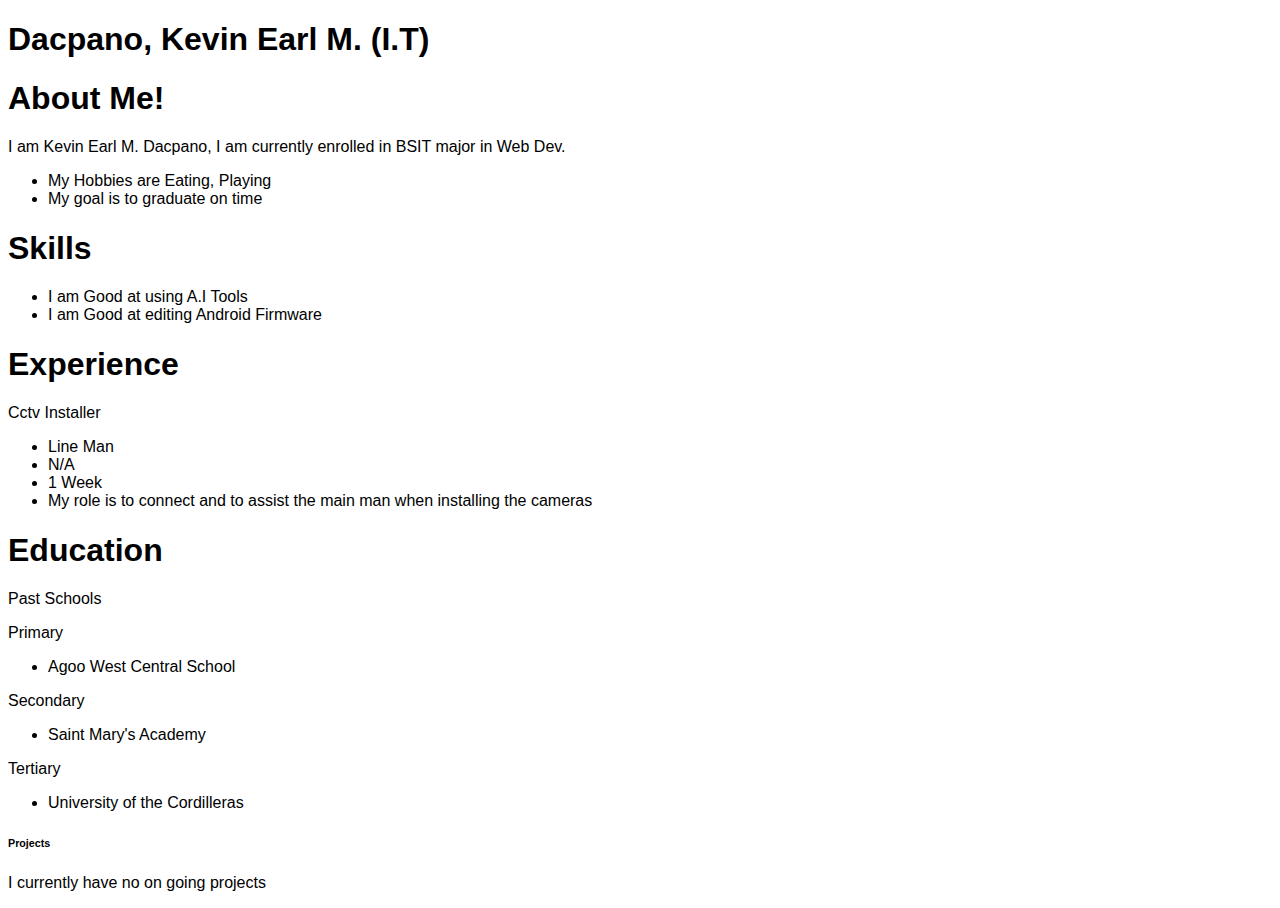
==== index.html @ 91ba0e32 "Resume" ====
<!DOCTYPE html>
<html lang="en">
<head>
    <meta charset="UTF-8">
    <meta name="viewport" content="width=device-width, initial-scale=1.0">
    <title>Resume</title>
    <link rel="stylesheet" href="style.css">
</head>
<body>
    <h1>Dacpano, Kevin Earl M. (I.T)</h1>

    <section id="About Me!">
    <h1>About Me!</h1>
    <P>I am Kevin Earl M. Dacpano, I am currently enrolled in BSIT major in Web Dev.</P>
        <ul>
            <li>My Hobbies are Eating, Playing </li>
            <li>My goal is to graduate on time </li>
        </ul>
    </section>

    <section id="Skills">    
    <h1>Skills</h1>
        <ul>
            <li>I am Good at using A.I Tools</li>
            <li>I am Good at editing Android Firmware</li>
        </ul>
    </section>
    <Section id="Experience">
    <h1>Experience</h1>
        <p>Cctv Installer</p>
        <ul>
            <li>Line Man</li>
            <li>N/A</li>
            <li>1 Week</li>
            <li>My role is to connect and to assist the main man when installing the cameras</li>
        </ul>
    </Section>
        
    <section id="Education">
    <h1>Education</h1>
        <p>Past Schools</p>
        <p>Primary</p>   
        <ul>
            <li>Agoo West Central School</li>
           </ul> 
        <p>Secondary</p>
           <ul>
            <li>Saint Mary's Academy</li>
           </ul>
        <p>Tertiary</p>
           <ul>
            <li>University of the Cordilleras </li>
           </ul>
    </section>       

    <section id="Projects">
    <h6>Projects</h6>
           <p>I currently have no on going projects</p>
    </section>
</body>
</html>
---- style.css ----
body{
    font-family: Arial, Helvetica, sans-serif;
    font-size: medium;
}
Skills h1{
    font-size: x-large;
}
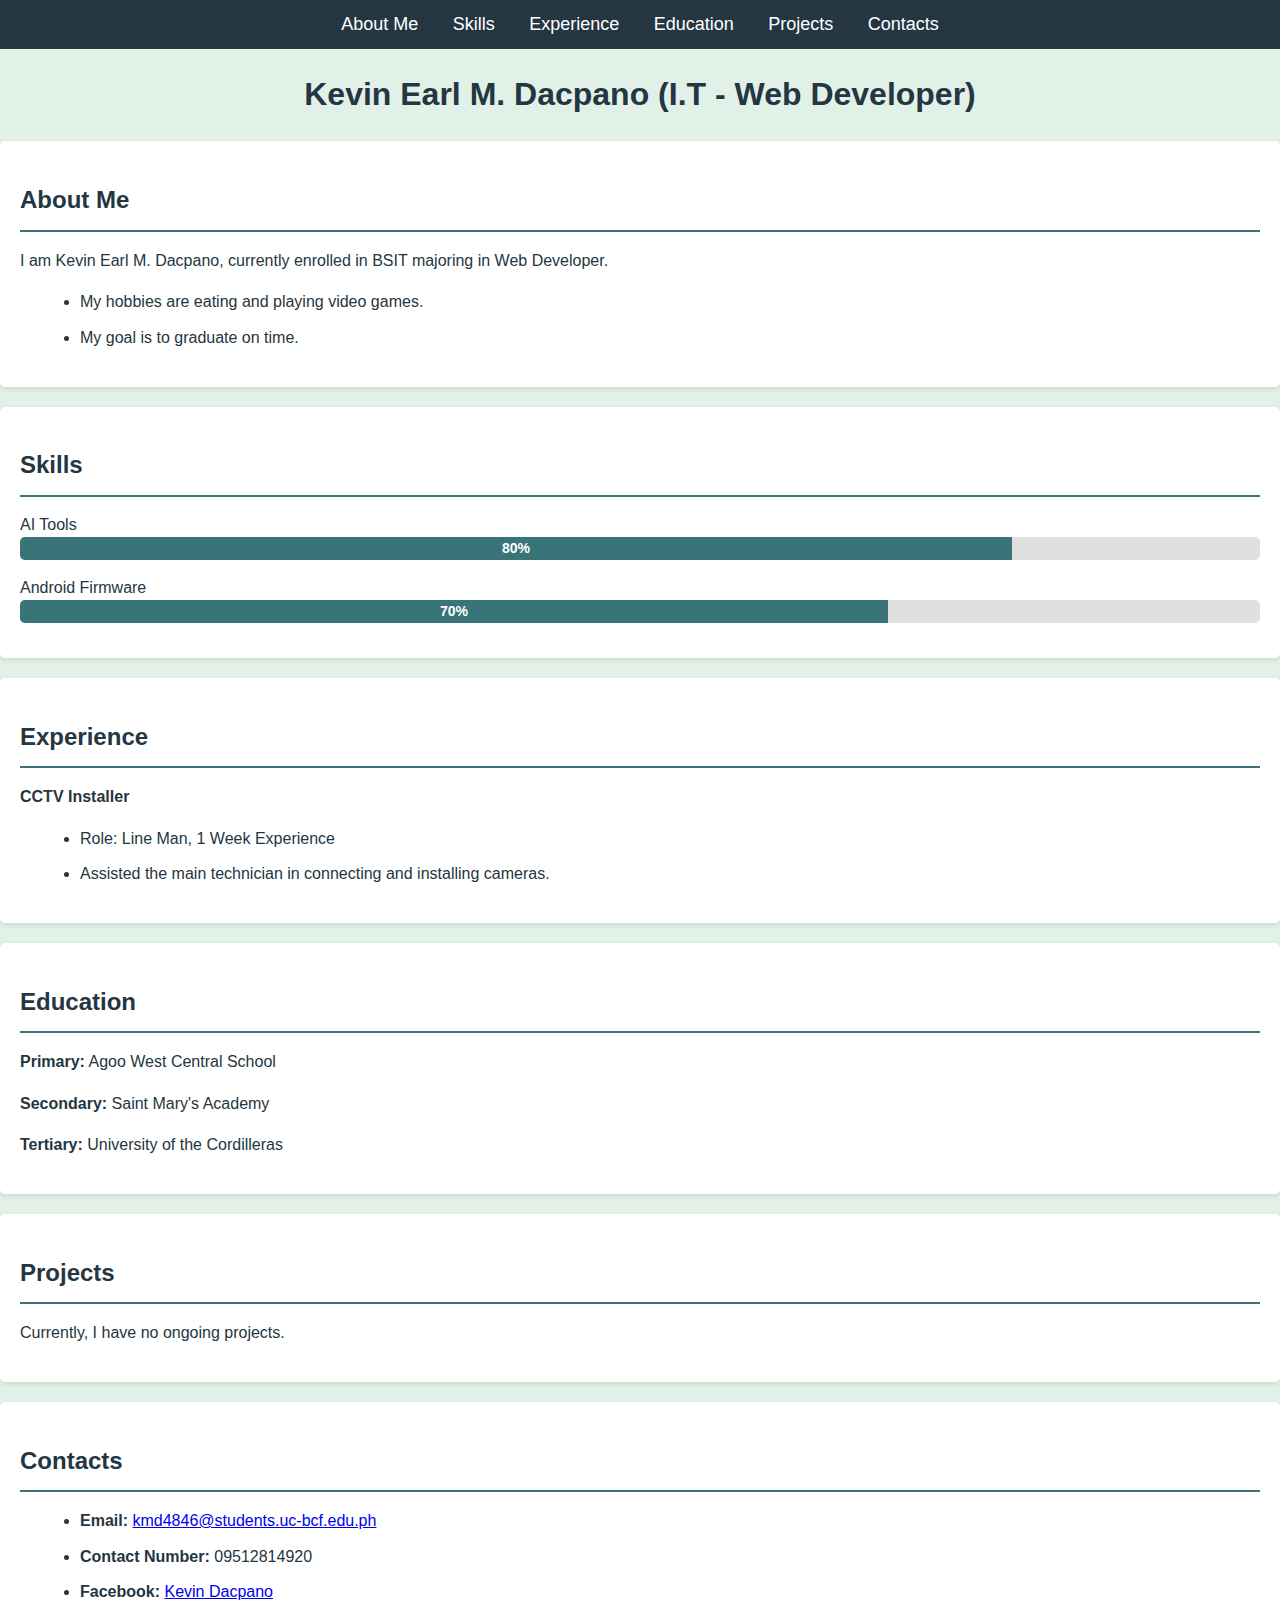
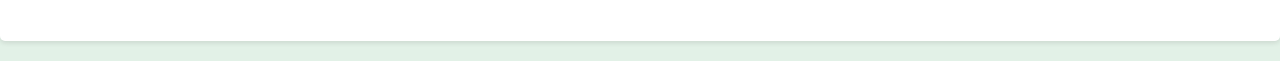
==== commit 04a63bcb: "Resume" ====
--- a/index.html
+++ b/index.html
@@ -3,59 +3,85 @@
 <head>
     <meta charset="UTF-8">
     <meta name="viewport" content="width=device-width, initial-scale=1.0">
-    <title>Resume</title>
+    <title>Resume - Kevin Earl M. Dacpano</title>
     <link rel="stylesheet" href="style.css">
 </head>
 <body>
-    <h1>Dacpano, Kevin Earl M. (I.T)</h1>
 
-    <section id="About Me!">
-    <h1>About Me!</h1>
-    <P>I am Kevin Earl M. Dacpano, I am currently enrolled in BSIT major in Web Dev.</P>
+    <nav>
+        <a href="#about-me">About Me</a>
+        <a href="#skills">Skills</a>
+        <a href="#experience">Experience</a>
+        <a href="#education">Education</a>
+        <a href="#projects">Projects</a>
+        <a href="#contacts">Contacts</a>
+    </nav>
+
+    <h1>Kevin Earl M. Dacpano (I.T - Web Developer)</h1>
+
+    <section id="about-me">
+        <h2>About Me</h2>
+        <p>I am Kevin Earl M. Dacpano, currently enrolled in BSIT majoring in Web Developer.</p>
         <ul>
-            <li>My Hobbies are Eating, Playing </li>
-            <li>My goal is to graduate on time </li>
+            <li>My hobbies are eating and playing video games.</li>
+            <li>My goal is to graduate on time.</li>
         </ul>
     </section>
 
-    <section id="Skills">    
-    <h1>Skills</h1>
+    <section id="skills">
+        <h2>Skills</h2>
+        <div class="skill">
+            <label>AI Tools</label>
+            <div class="progress">
+                <div class="progress-bar" style="width: 80%;">
+                    <span class="percentage">80%</span>
+                </div>
+            </div>
+        </div>
+        <div class="skill">
+            <label>Android Firmware</label>
+            <div class="progress">
+                <div class="progress-bar" style="width: 70%;">
+                    <span class="percentage">70%</span>
+                </div>
+            </div>
+        </div>
+    </section>
+    
+
+    <section id="experience">
+        <h2>Experience</h2>
+        <p><strong>CCTV Installer</strong></p>
         <ul>
-            <li>I am Good at using A.I Tools</li>
-            <li>I am Good at editing Android Firmware</li>
+            <li>Role: Line Man, 1 Week Experience</li>
+            <li>Assisted the main technician in connecting and installing cameras.</li>
         </ul>
     </section>
-    <Section id="Experience">
-    <h1>Experience</h1>
-        <p>Cctv Installer</p>
+
+    <section id="education">
+        <h2>Education</h2>
+        <p><strong>Primary:</strong> Agoo West Central School</p>
+        <p><strong>Secondary:</strong> Saint Mary's Academy</p>
+        <p><strong>Tertiary:</strong> University of the Cordilleras</p>
+    </section>
+
+    <section id="projects">
+        <h2>Projects</h2>
+        <p>Currently, I have no ongoing projects.</p>
+    </section>
+
+    <section id="contacts"> 
+        <h2>Contacts</h2>
         <ul>
-            <li>Line Man</li>
-            <li>N/A</li>
-            <li>1 Week</li>
-            <li>My role is to connect and to assist the main man when installing the cameras</li>
+            <li><strong>Email:</strong> <a href="mailto:kmd4846@students.uc-bcf.edu.ph">kmd4846@students.uc-bcf.edu.ph</a>
+                </li>
+            <li><strong>Contact Number:</strong> 09512814920</li>
+            <li>
+                <strong>Facebook:</strong> 
+                <a href="https://www.facebook.com/jake.dacpano.5" target="_blank">Kevin Dacpano</a>
+            </li>
         </ul>
-    </Section>
-        
-    <section id="Education">
-    <h1>Education</h1>
-        <p>Past Schools</p>
-        <p>Primary</p>   
-        <ul>
-            <li>Agoo West Central School</li>
-           </ul> 
-        <p>Secondary</p>
-           <ul>
-            <li>Saint Mary's Academy</li>
-           </ul>
-        <p>Tertiary</p>
-           <ul>
-            <li>University of the Cordilleras </li>
-           </ul>
-    </section>       
+    </section>
 
-    <section id="Projects">
-    <h6>Projects</h6>
-           <p>I currently have no on going projects</p>
-    </section>
 </body>
-</html>+</html>
--- a/style.css
+++ b/style.css
@@ -1,7 +1,116 @@
-body{
-    font-family: Arial, Helvetica, sans-serif;
-    font-size: medium;
+:root {
+    --primary-color: #243642;
+    --secondary-color: #387478;
+    --tertiary-color: #629584;
+    --text-color: #243642;
+    --background-color: #E2F1E7;
+    --white-color: #ffffff;
 }
-Skills h1{
-    font-size: x-large;
-}+
+
+body {
+    font-family: 'Arial', sans-serif;
+    margin: 0;
+    padding: 0;
+    background-color: var(--background-color);
+    color: var(--text-color);
+    line-height: 1.6;
+}
+
+nav {
+    background-color: var(--primary-color);
+    padding: 10px;
+    text-align: center;
+}
+
+nav a {
+    color: var(--white-color);
+    margin: 0 15px;
+    text-decoration: none;
+    font-size: 18px;
+}
+
+nav a:hover {
+    color: var(--secondary-color);
+    text-decoration: underline;
+}
+
+section {
+    padding: 20px;
+    margin: 20px 0;
+    background-color: var(--white-color);
+    border-radius: 5px;
+    box-shadow: 0 2px 5px rgba(0, 0, 0, 0.1);
+}
+
+h1, h2 {
+    color: var(--primary-color);
+}
+
+h1 {
+    text-align: center;
+    margin-top: 20px;
+}
+
+h2 {
+    border-bottom: 2px solid var(--secondary-color);
+    padding-bottom: 10px;
+    margin-bottom: 15px;
+}
+
+ul {
+    list-style-type: disc;
+    margin-left: 20px;
+}
+
+ul li {
+    margin-bottom: 10px;
+}
+
+#projects h2 {
+    color: var(--text-color);
+}
+
+footer {
+    text-align: center;
+    padding: 10px;
+    background-color: var(--primary-color);
+    color: var(--white-color);
+    margin-top: 20px;
+}
+
+@media (max-width: 600px) {
+    nav {
+        display: flex;
+        flex-direction: column;
+        align-items: center;
+    }
+    nav a {
+        margin: 10px 0;
+    }
+}
+.skill {
+    margin-bottom: 15px;
+}
+
+.progress {
+    background-color: #e0e0e0;
+    border-radius: 5px;
+    overflow: hidden;
+    position: relative;
+}
+
+.progress-bar {
+    height: 100%;
+    background-color: var(--secondary-color);
+    transition: width 0.5s ease;
+    position: relative;
+    display: flex;
+    justify-content: center;
+    align-items: center;
+}
+.percentage {
+    color: var(--white-color); /* White color for visibility */
+    font-weight: bold; /* Make it bold */
+    font-size: 14px; /* Font size for percentage text */
+}
